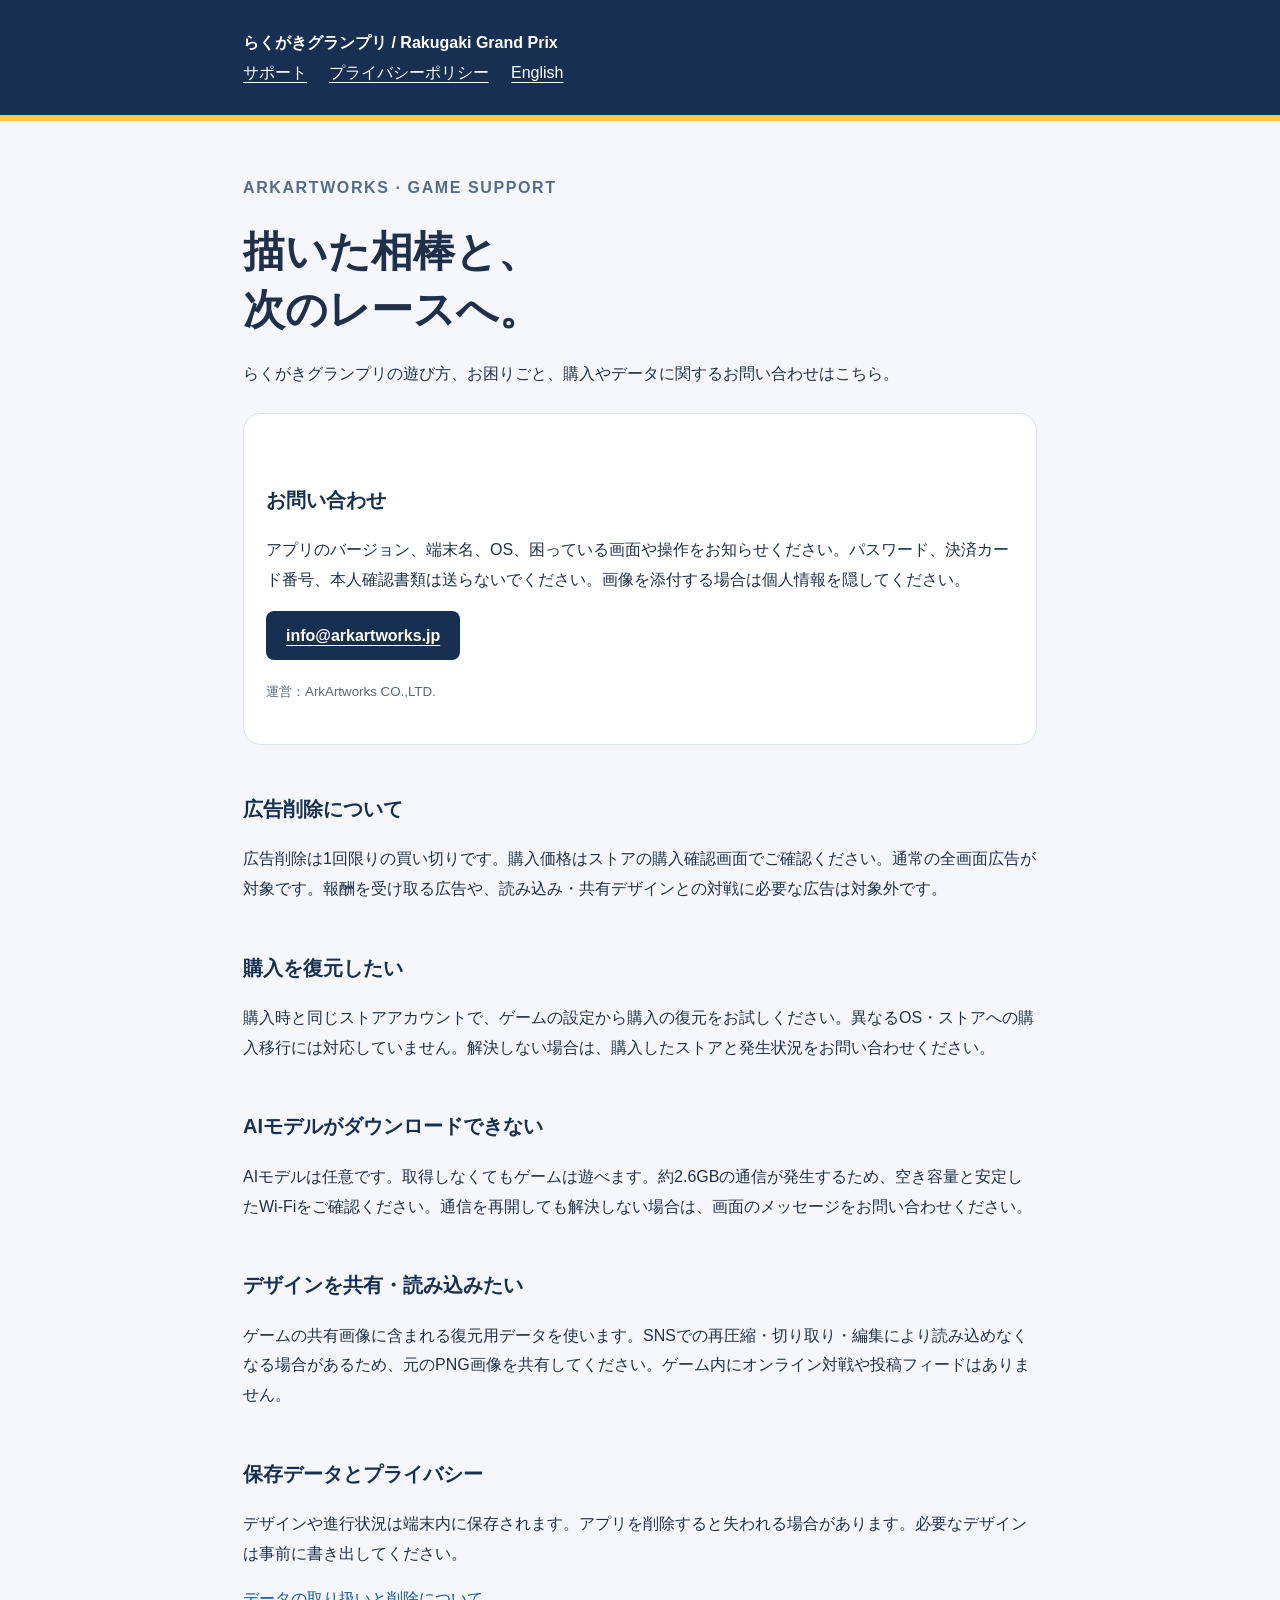
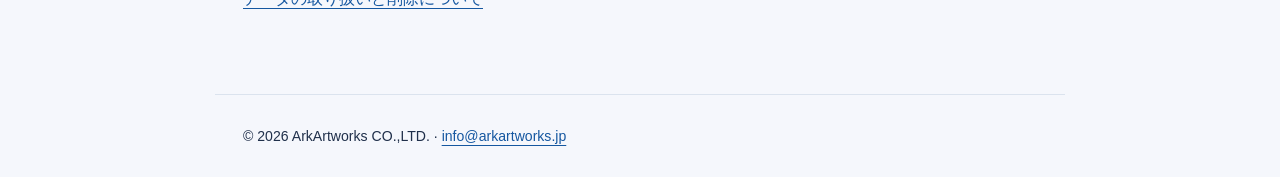
==== index.html @ a7abcb1d "Publish game support and privacy policy" ====
<!doctype html><html lang="ja"><head><meta charset="utf-8"><meta name="viewport" content="width=device-width,initial-scale=1"><meta name="referrer" content="no-referrer"><meta http-equiv="Content-Security-Policy" content="default-src 'none'; style-src 'self'; img-src 'self'; base-uri 'none'; form-action 'none'"><title>サポート | らくがきグランプリ</title><link rel="stylesheet" href="style.css"></head><body><header><div><strong>らくがきグランプリ / Rakugaki Grand Prix</strong><nav aria-label="Navigation"><a href="index.html">サポート</a><a href="privacy/">プライバシーポリシー</a><a href="en/" lang="en">English</a></nav></div></header><main><p class="eyebrow">ARKARTWORKS · GAME SUPPORT</p><h1>描いた相棒と、<br>次のレースへ。</h1><p>らくがきグランプリの遊び方、お困りごと、購入やデータに関するお問い合わせはこちら。</p><section class="card"><h2>お問い合わせ</h2><p>アプリのバージョン、端末名、OS、困っている画面や操作をお知らせください。パスワード、決済カード番号、本人確認書類は送らないでください。画像を添付する場合は個人情報を隠してください。</p><a class="button" href="mailto:info@arkartworks.jp">info@arkartworks.jp</a><p><small>運営：ArkArtworks CO.,LTD.</small></p></section><h2>広告削除について</h2><p>広告削除は1回限りの買い切りです。購入価格はストアの購入確認画面でご確認ください。通常の全画面広告が対象です。報酬を受け取る広告や、読み込み・共有デザインとの対戦に必要な広告は対象外です。</p><h2>購入を復元したい</h2><p>購入時と同じストアアカウントで、ゲームの設定から購入の復元をお試しください。異なるOS・ストアへの購入移行には対応していません。解決しない場合は、購入したストアと発生状況をお問い合わせください。</p><h2>AIモデルがダウンロードできない</h2><p>AIモデルは任意です。取得しなくてもゲームは遊べます。約2.6GBの通信が発生するため、空き容量と安定したWi-Fiをご確認ください。通信を再開しても解決しない場合は、画面のメッセージをお問い合わせください。</p><h2>デザインを共有・読み込みたい</h2><p>ゲームの共有画像に含まれる復元用データを使います。SNSでの再圧縮・切り取り・編集により読み込めなくなる場合があるため、元のPNG画像を共有してください。ゲーム内にオンライン対戦や投稿フィードはありません。</p><h2>保存データとプライバシー</h2><p>デザインや進行状況は端末内に保存されます。アプリを削除すると失われる場合があります。必要なデザインは事前に書き出してください。</p><p><a href="privacy/">データの取り扱いと削除について</a></p></main><footer>© 2026 ArkArtworks CO.,LTD. · <a href="mailto:info@arkartworks.jp">info@arkartworks.jp</a></footer></body></html>
---- style.css ----
:root{color-scheme:light;font-family:-apple-system,BlinkMacSystemFont,"Segoe UI","Hiragino Kaku Gothic ProN",Meiryo,sans-serif;color:#20304b;background:#f5f7fc;line-height:1.85}*{box-sizing:border-box}body{margin:0}header{background:#173052;color:white;border-bottom:6px solid #ffc84a}header div,main,footer{max-width:850px;margin:auto;padding:28px}header a{color:white}nav{display:flex;flex-wrap:wrap;gap:22px}main{padding-top:36px;padding-bottom:64px}h1{line-height:1.4;font-size:clamp(1.8rem,5vw,2.6rem);margin:20px 0}h2{font-size:1.25rem;margin-top:2.3em;color:#173052}a{color:#1557a0;text-underline-offset:4px}a:focus-visible{outline:3px solid #dd8900;outline-offset:5px}.eyebrow{font-weight:800;letter-spacing:.1em;color:#546d8d}.card{background:white;border:1px solid #dbe3ee;border-radius:18px;padding:22px;margin:24px 0}.button{display:inline-block;background:#173052;color:white;padding:10px 20px;border-radius:8px;font-weight:700}footer{border-top:1px solid #dbe3ee;font-size:.88rem}small{color:#58687d}li{margin-bottom:8px}@media(max-width:480px){header div,main,footer{padding-left:20px;padding-right:20px}}
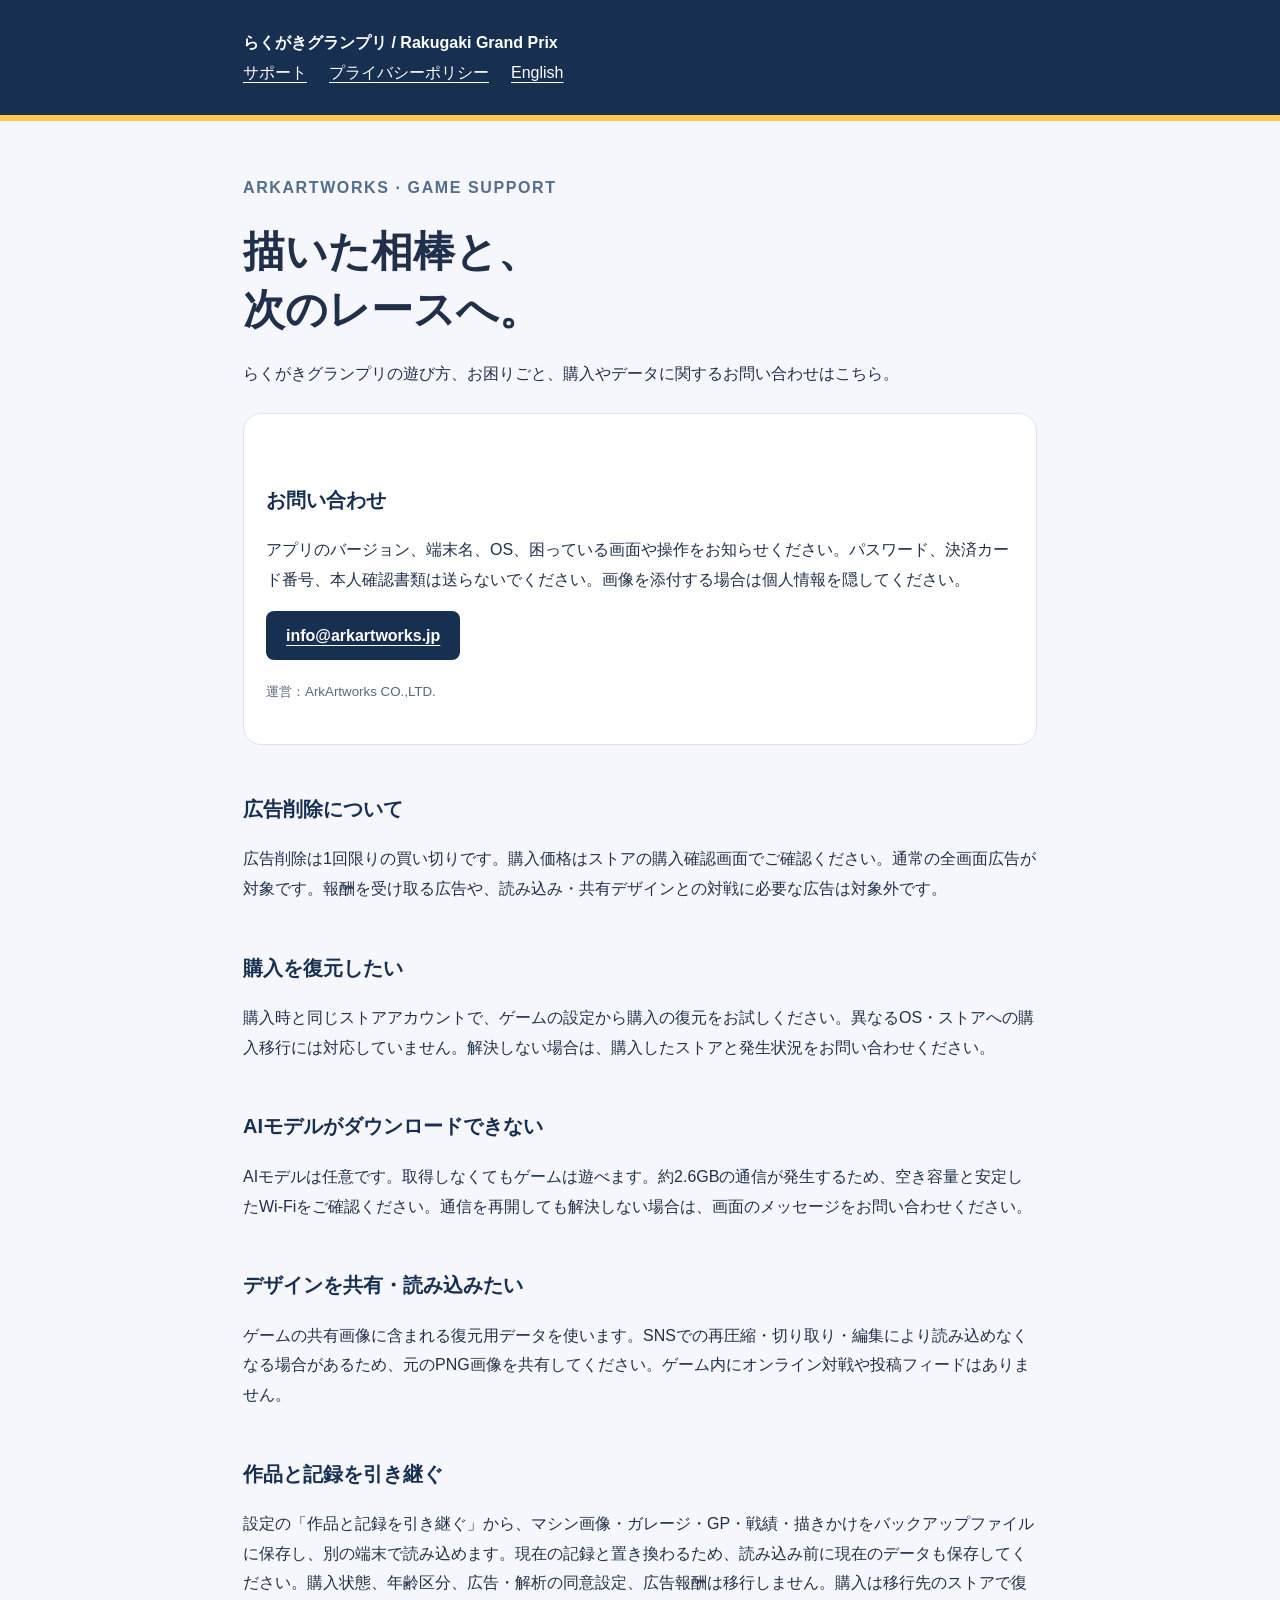
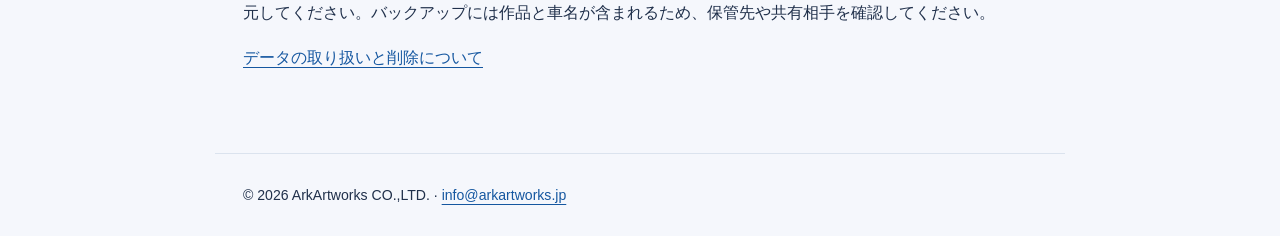
==== commit bc865d17: "Document portable game backups in support and privacy pages" ====
--- a/index.html
+++ b/index.html
@@ -1 +1 @@
-<!doctype html><html lang="ja"><head><meta charset="utf-8"><meta name="viewport" content="width=device-width,initial-scale=1"><meta name="referrer" content="no-referrer"><meta http-equiv="Content-Security-Policy" content="default-src 'none'; style-src 'self'; img-src 'self'; base-uri 'none'; form-action 'none'"><title>サポート | らくがきグランプリ</title><link rel="stylesheet" href="style.css"></head><body><header><div><strong>らくがきグランプリ / Rakugaki Grand Prix</strong><nav aria-label="Navigation"><a href="index.html">サポート</a><a href="privacy/">プライバシーポリシー</a><a href="en/" lang="en">English</a></nav></div></header><main><p class="eyebrow">ARKARTWORKS · GAME SUPPORT</p><h1>描いた相棒と、<br>次のレースへ。</h1><p>らくがきグランプリの遊び方、お困りごと、購入やデータに関するお問い合わせはこちら。</p><section class="card"><h2>お問い合わせ</h2><p>アプリのバージョン、端末名、OS、困っている画面や操作をお知らせください。パスワード、決済カード番号、本人確認書類は送らないでください。画像を添付する場合は個人情報を隠してください。</p><a class="button" href="mailto:info@arkartworks.jp">info@arkartworks.jp</a><p><small>運営：ArkArtworks CO.,LTD.</small></p></section><h2>広告削除について</h2><p>広告削除は1回限りの買い切りです。購入価格はストアの購入確認画面でご確認ください。通常の全画面広告が対象です。報酬を受け取る広告や、読み込み・共有デザインとの対戦に必要な広告は対象外です。</p><h2>購入を復元したい</h2><p>購入時と同じストアアカウントで、ゲームの設定から購入の復元をお試しください。異なるOS・ストアへの購入移行には対応していません。解決しない場合は、購入したストアと発生状況をお問い合わせください。</p><h2>AIモデルがダウンロードできない</h2><p>AIモデルは任意です。取得しなくてもゲームは遊べます。約2.6GBの通信が発生するため、空き容量と安定したWi-Fiをご確認ください。通信を再開しても解決しない場合は、画面のメッセージをお問い合わせください。</p><h2>デザインを共有・読み込みたい</h2><p>ゲームの共有画像に含まれる復元用データを使います。SNSでの再圧縮・切り取り・編集により読み込めなくなる場合があるため、元のPNG画像を共有してください。ゲーム内にオンライン対戦や投稿フィードはありません。</p><h2>保存データとプライバシー</h2><p>デザインや進行状況は端末内に保存されます。アプリを削除すると失われる場合があります。必要なデザインは事前に書き出してください。</p><p><a href="privacy/">データの取り扱いと削除について</a></p></main><footer>© 2026 ArkArtworks CO.,LTD. · <a href="mailto:info@arkartworks.jp">info@arkartworks.jp</a></footer></body></html>+<!doctype html><html lang="ja"><head><meta charset="utf-8"><meta name="viewport" content="width=device-width,initial-scale=1"><meta name="referrer" content="no-referrer"><meta http-equiv="Content-Security-Policy" content="default-src 'none'; style-src 'self'; img-src 'self'; base-uri 'none'; form-action 'none'"><title>サポート | らくがきグランプリ</title><link rel="stylesheet" href="style.css"></head><body><header><div><strong>らくがきグランプリ / Rakugaki Grand Prix</strong><nav aria-label="Navigation"><a href="index.html">サポート</a><a href="privacy/">プライバシーポリシー</a><a href="en/" lang="en">English</a></nav></div></header><main><p class="eyebrow">ARKARTWORKS · GAME SUPPORT</p><h1>描いた相棒と、<br>次のレースへ。</h1><p>らくがきグランプリの遊び方、お困りごと、購入やデータに関するお問い合わせはこちら。</p><section class="card"><h2>お問い合わせ</h2><p>アプリのバージョン、端末名、OS、困っている画面や操作をお知らせください。パスワード、決済カード番号、本人確認書類は送らないでください。画像を添付する場合は個人情報を隠してください。</p><a class="button" href="mailto:info@arkartworks.jp">info@arkartworks.jp</a><p><small>運営：ArkArtworks CO.,LTD.</small></p></section><h2>広告削除について</h2><p>広告削除は1回限りの買い切りです。購入価格はストアの購入確認画面でご確認ください。通常の全画面広告が対象です。報酬を受け取る広告や、読み込み・共有デザインとの対戦に必要な広告は対象外です。</p><h2>購入を復元したい</h2><p>購入時と同じストアアカウントで、ゲームの設定から購入の復元をお試しください。異なるOS・ストアへの購入移行には対応していません。解決しない場合は、購入したストアと発生状況をお問い合わせください。</p><h2>AIモデルがダウンロードできない</h2><p>AIモデルは任意です。取得しなくてもゲームは遊べます。約2.6GBの通信が発生するため、空き容量と安定したWi-Fiをご確認ください。通信を再開しても解決しない場合は、画面のメッセージをお問い合わせください。</p><h2>デザインを共有・読み込みたい</h2><p>ゲームの共有画像に含まれる復元用データを使います。SNSでの再圧縮・切り取り・編集により読み込めなくなる場合があるため、元のPNG画像を共有してください。ゲーム内にオンライン対戦や投稿フィードはありません。</p><h2>作品と記録を引き継ぐ</h2><p>設定の「作品と記録を引き継ぐ」から、マシン画像・ガレージ・GP・戦績・描きかけをバックアップファイルに保存し、別の端末で読み込めます。現在の記録と置き換わるため、読み込み前に現在のデータも保存してください。購入状態、年齢区分、広告・解析の同意設定、広告報酬は移行しません。購入は移行先のストアで復元してください。バックアップには作品と車名が含まれるため、保管先や共有相手を確認してください。</p><p><a href="privacy/">データの取り扱いと削除について</a></p></main><footer>© 2026 ArkArtworks CO.,LTD. · <a href="mailto:info@arkartworks.jp">info@arkartworks.jp</a></footer></body></html>
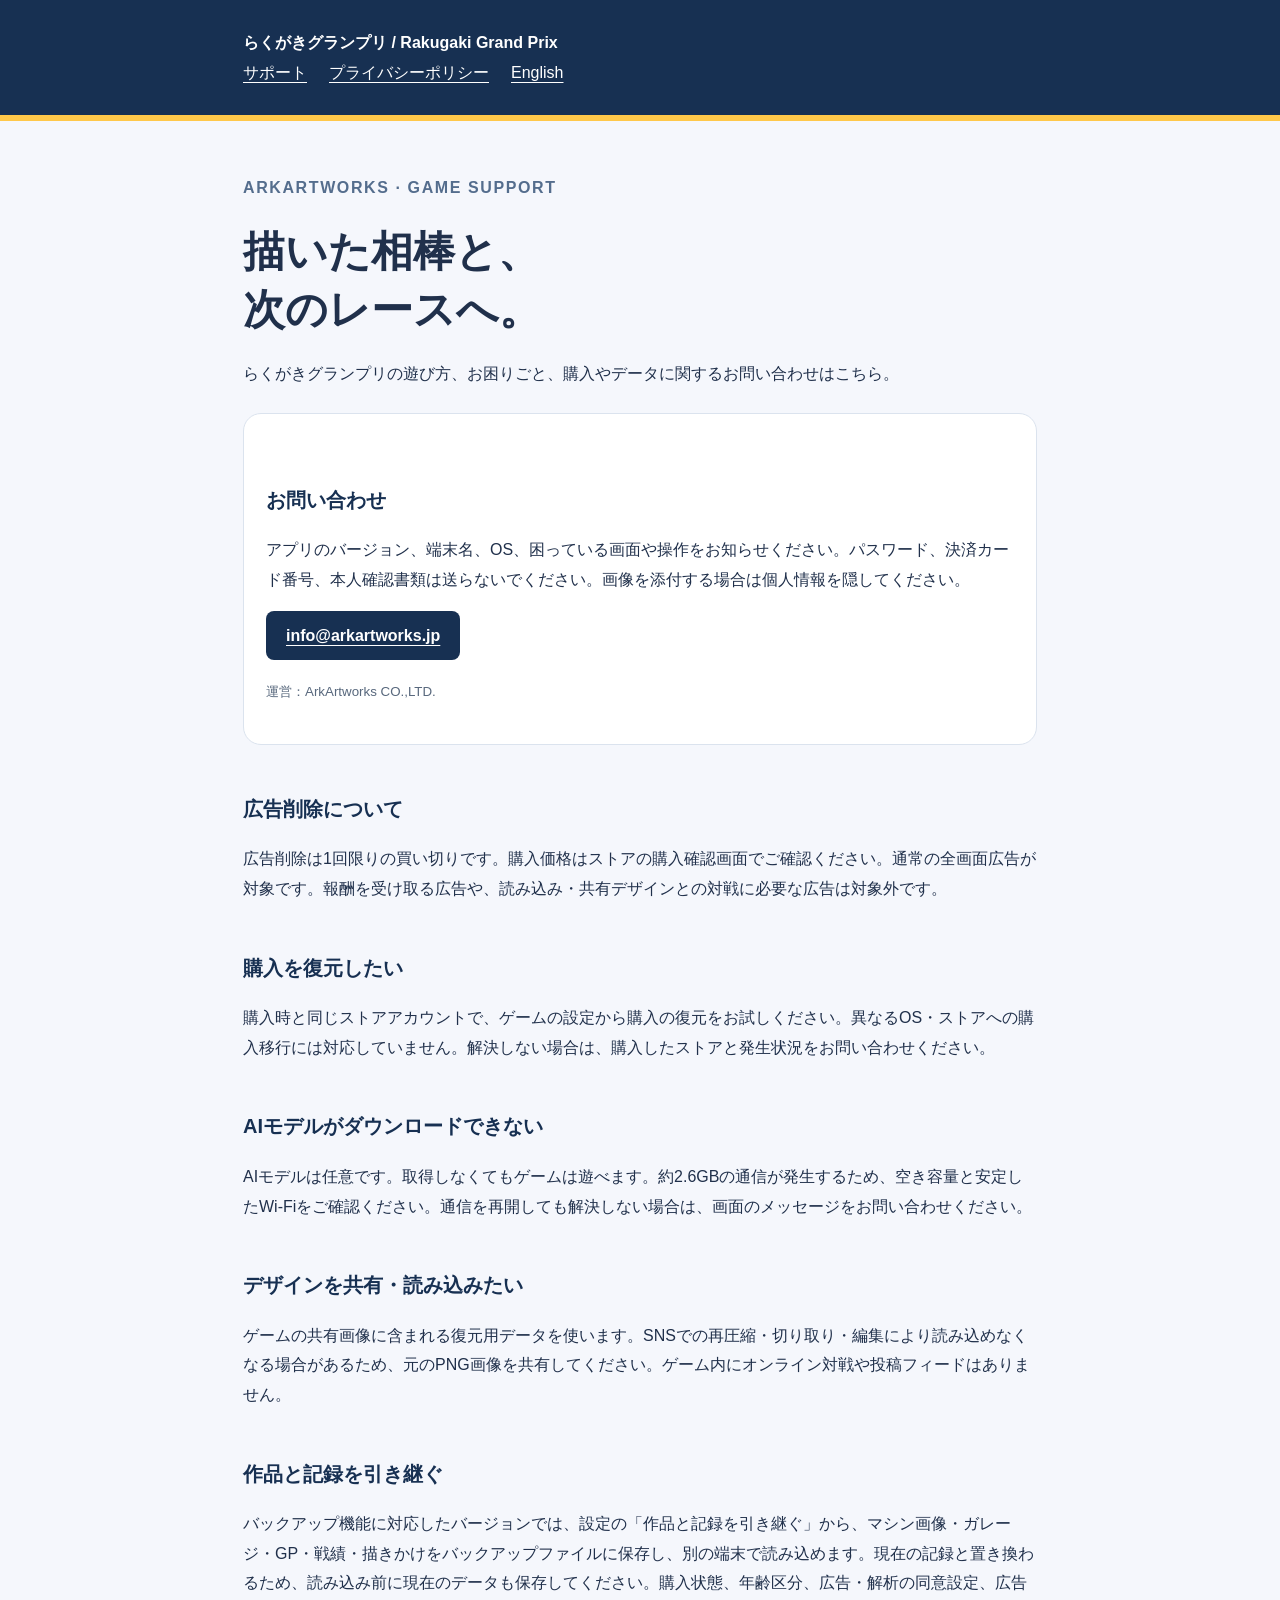
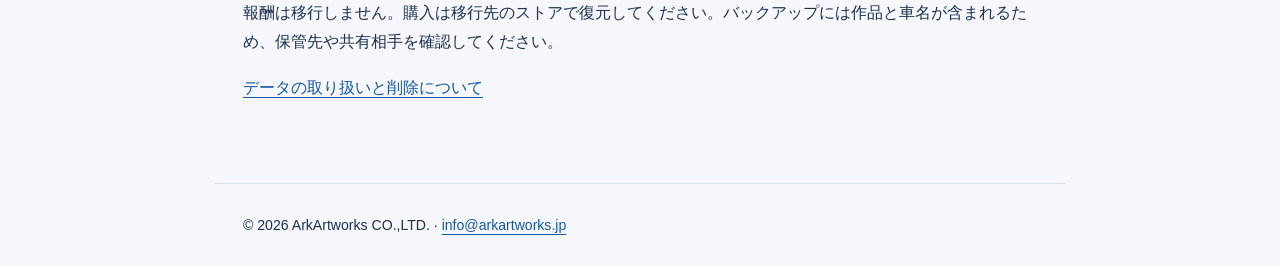
==== commit fd4244f9: "Clarify backup support depends on app version" ====
--- a/index.html
+++ b/index.html
@@ -1 +1 @@
-<!doctype html><html lang="ja"><head><meta charset="utf-8"><meta name="viewport" content="width=device-width,initial-scale=1"><meta name="referrer" content="no-referrer"><meta http-equiv="Content-Security-Policy" content="default-src 'none'; style-src 'self'; img-src 'self'; base-uri 'none'; form-action 'none'"><title>サポート | らくがきグランプリ</title><link rel="stylesheet" href="style.css"></head><body><header><div><strong>らくがきグランプリ / Rakugaki Grand Prix</strong><nav aria-label="Navigation"><a href="index.html">サポート</a><a href="privacy/">プライバシーポリシー</a><a href="en/" lang="en">English</a></nav></div></header><main><p class="eyebrow">ARKARTWORKS · GAME SUPPORT</p><h1>描いた相棒と、<br>次のレースへ。</h1><p>らくがきグランプリの遊び方、お困りごと、購入やデータに関するお問い合わせはこちら。</p><section class="card"><h2>お問い合わせ</h2><p>アプリのバージョン、端末名、OS、困っている画面や操作をお知らせください。パスワード、決済カード番号、本人確認書類は送らないでください。画像を添付する場合は個人情報を隠してください。</p><a class="button" href="mailto:info@arkartworks.jp">info@arkartworks.jp</a><p><small>運営：ArkArtworks CO.,LTD.</small></p></section><h2>広告削除について</h2><p>広告削除は1回限りの買い切りです。購入価格はストアの購入確認画面でご確認ください。通常の全画面広告が対象です。報酬を受け取る広告や、読み込み・共有デザインとの対戦に必要な広告は対象外です。</p><h2>購入を復元したい</h2><p>購入時と同じストアアカウントで、ゲームの設定から購入の復元をお試しください。異なるOS・ストアへの購入移行には対応していません。解決しない場合は、購入したストアと発生状況をお問い合わせください。</p><h2>AIモデルがダウンロードできない</h2><p>AIモデルは任意です。取得しなくてもゲームは遊べます。約2.6GBの通信が発生するため、空き容量と安定したWi-Fiをご確認ください。通信を再開しても解決しない場合は、画面のメッセージをお問い合わせください。</p><h2>デザインを共有・読み込みたい</h2><p>ゲームの共有画像に含まれる復元用データを使います。SNSでの再圧縮・切り取り・編集により読み込めなくなる場合があるため、元のPNG画像を共有してください。ゲーム内にオンライン対戦や投稿フィードはありません。</p><h2>作品と記録を引き継ぐ</h2><p>設定の「作品と記録を引き継ぐ」から、マシン画像・ガレージ・GP・戦績・描きかけをバックアップファイルに保存し、別の端末で読み込めます。現在の記録と置き換わるため、読み込み前に現在のデータも保存してください。購入状態、年齢区分、広告・解析の同意設定、広告報酬は移行しません。購入は移行先のストアで復元してください。バックアップには作品と車名が含まれるため、保管先や共有相手を確認してください。</p><p><a href="privacy/">データの取り扱いと削除について</a></p></main><footer>© 2026 ArkArtworks CO.,LTD. · <a href="mailto:info@arkartworks.jp">info@arkartworks.jp</a></footer></body></html>+<!doctype html><html lang="ja"><head><meta charset="utf-8"><meta name="viewport" content="width=device-width,initial-scale=1"><meta name="referrer" content="no-referrer"><meta http-equiv="Content-Security-Policy" content="default-src 'none'; style-src 'self'; img-src 'self'; base-uri 'none'; form-action 'none'"><title>サポート | らくがきグランプリ</title><link rel="stylesheet" href="style.css"></head><body><header><div><strong>らくがきグランプリ / Rakugaki Grand Prix</strong><nav aria-label="Navigation"><a href="index.html">サポート</a><a href="privacy/">プライバシーポリシー</a><a href="en/" lang="en">English</a></nav></div></header><main><p class="eyebrow">ARKARTWORKS · GAME SUPPORT</p><h1>描いた相棒と、<br>次のレースへ。</h1><p>らくがきグランプリの遊び方、お困りごと、購入やデータに関するお問い合わせはこちら。</p><section class="card"><h2>お問い合わせ</h2><p>アプリのバージョン、端末名、OS、困っている画面や操作をお知らせください。パスワード、決済カード番号、本人確認書類は送らないでください。画像を添付する場合は個人情報を隠してください。</p><a class="button" href="mailto:info@arkartworks.jp">info@arkartworks.jp</a><p><small>運営：ArkArtworks CO.,LTD.</small></p></section><h2>広告削除について</h2><p>広告削除は1回限りの買い切りです。購入価格はストアの購入確認画面でご確認ください。通常の全画面広告が対象です。報酬を受け取る広告や、読み込み・共有デザインとの対戦に必要な広告は対象外です。</p><h2>購入を復元したい</h2><p>購入時と同じストアアカウントで、ゲームの設定から購入の復元をお試しください。異なるOS・ストアへの購入移行には対応していません。解決しない場合は、購入したストアと発生状況をお問い合わせください。</p><h2>AIモデルがダウンロードできない</h2><p>AIモデルは任意です。取得しなくてもゲームは遊べます。約2.6GBの通信が発生するため、空き容量と安定したWi-Fiをご確認ください。通信を再開しても解決しない場合は、画面のメッセージをお問い合わせください。</p><h2>デザインを共有・読み込みたい</h2><p>ゲームの共有画像に含まれる復元用データを使います。SNSでの再圧縮・切り取り・編集により読み込めなくなる場合があるため、元のPNG画像を共有してください。ゲーム内にオンライン対戦や投稿フィードはありません。</p><h2>作品と記録を引き継ぐ</h2><p>バックアップ機能に対応したバージョンでは、設定の「作品と記録を引き継ぐ」から、マシン画像・ガレージ・GP・戦績・描きかけをバックアップファイルに保存し、別の端末で読み込めます。現在の記録と置き換わるため、読み込み前に現在のデータも保存してください。購入状態、年齢区分、広告・解析の同意設定、広告報酬は移行しません。購入は移行先のストアで復元してください。バックアップには作品と車名が含まれるため、保管先や共有相手を確認してください。</p><p><a href="privacy/">データの取り扱いと削除について</a></p></main><footer>© 2026 ArkArtworks CO.,LTD. · <a href="mailto:info@arkartworks.jp">info@arkartworks.jp</a></footer></body></html>
